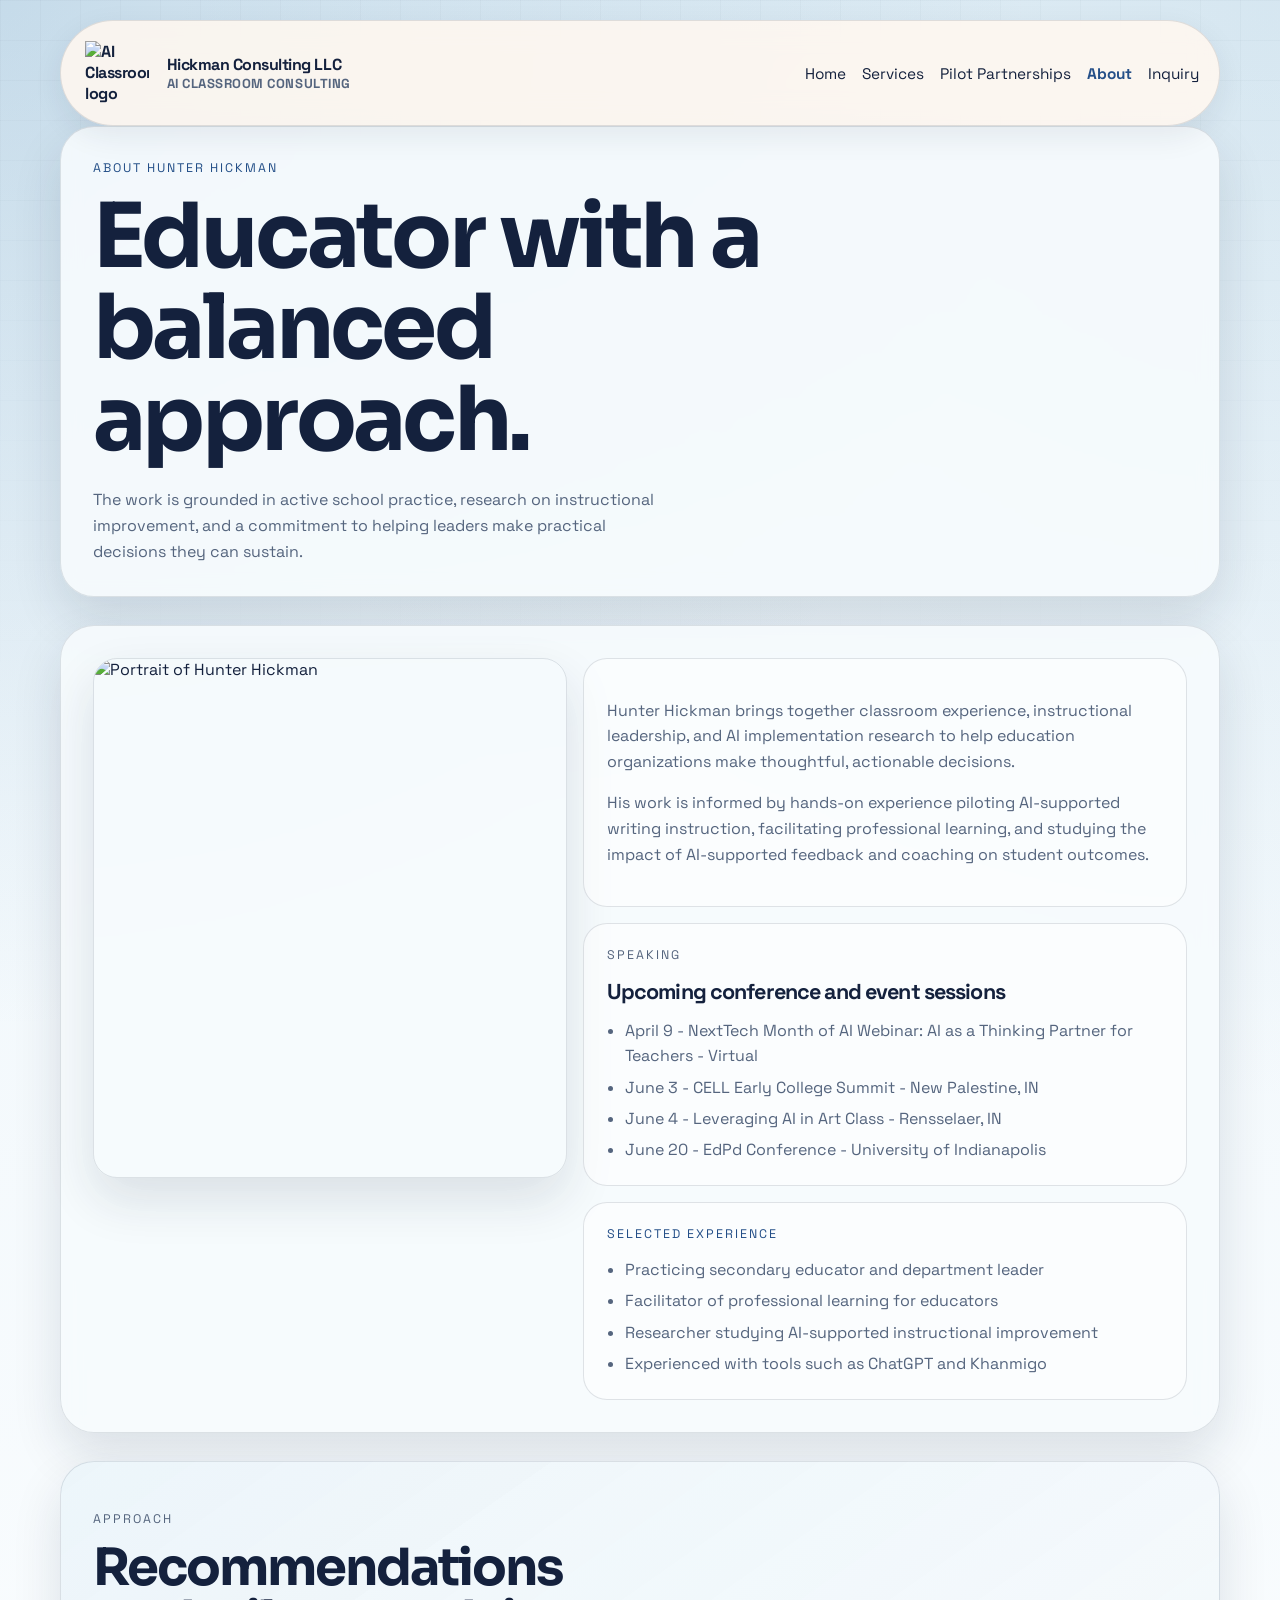
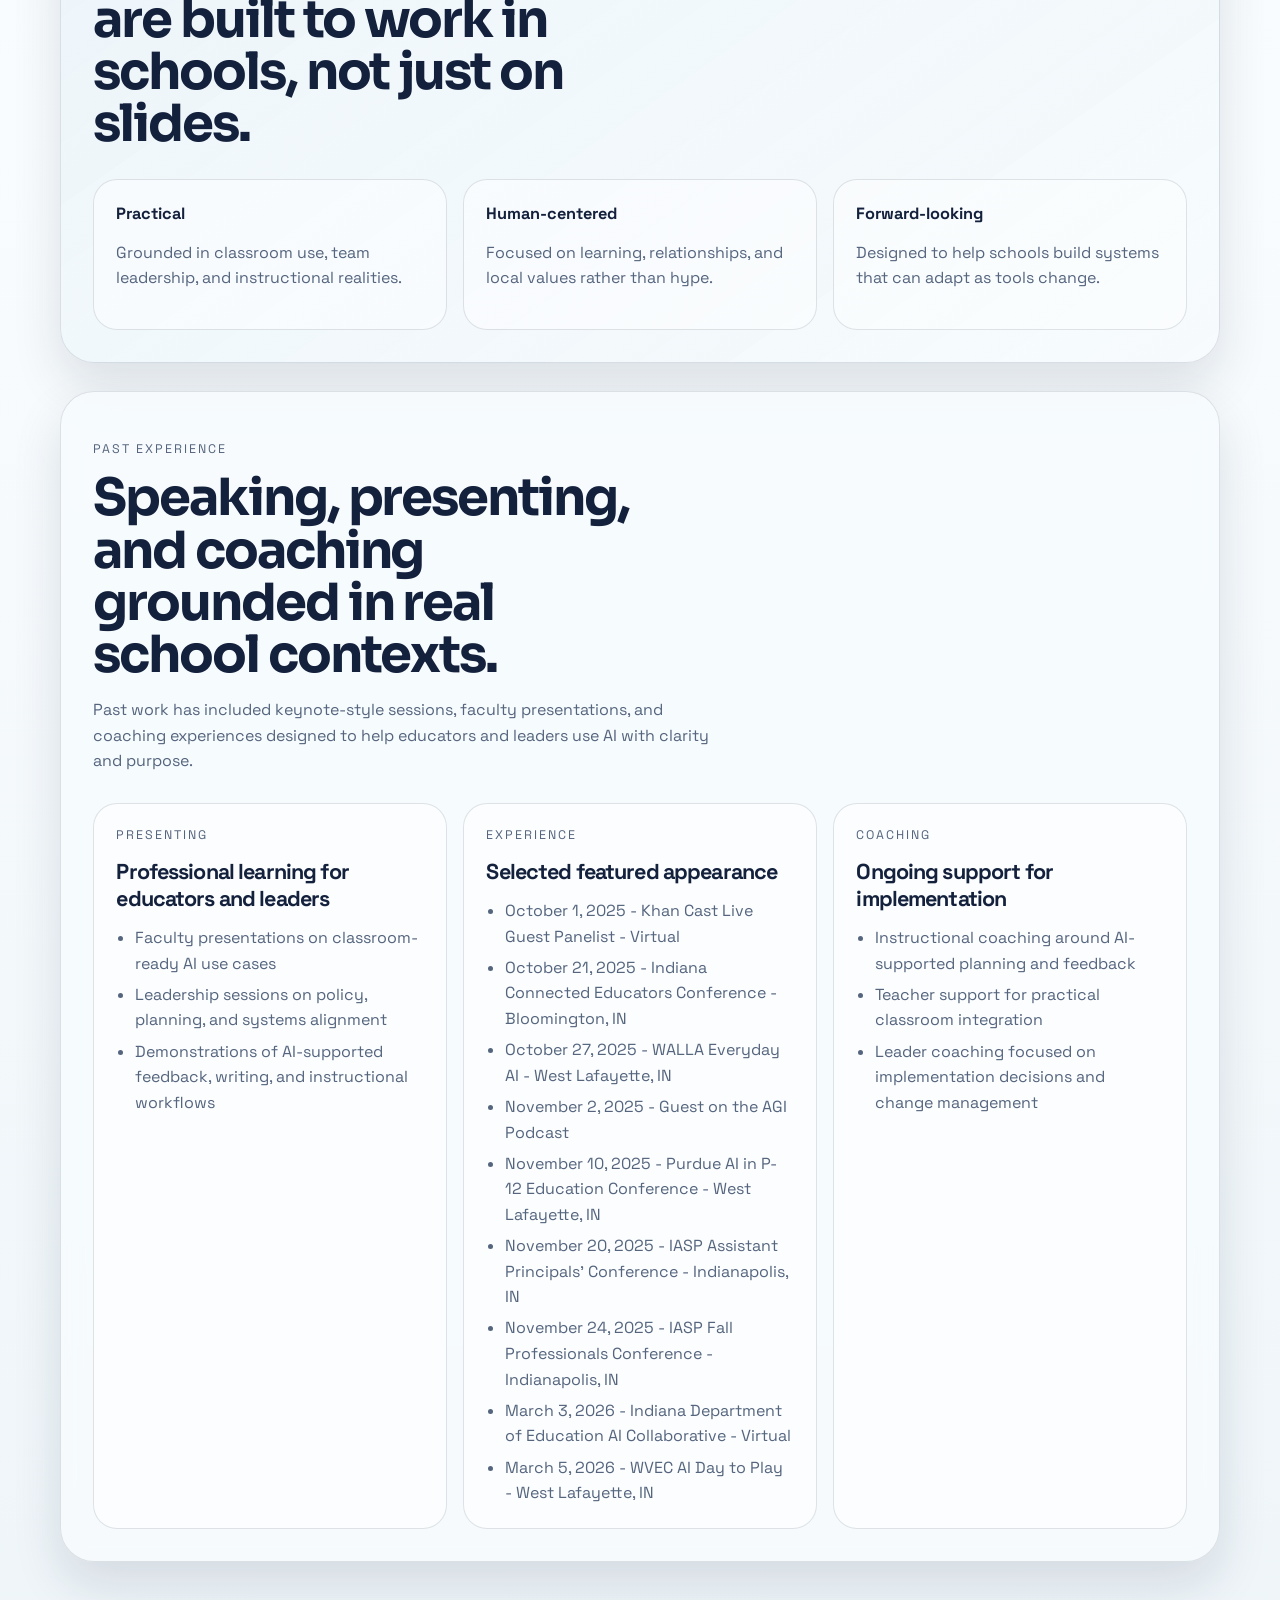
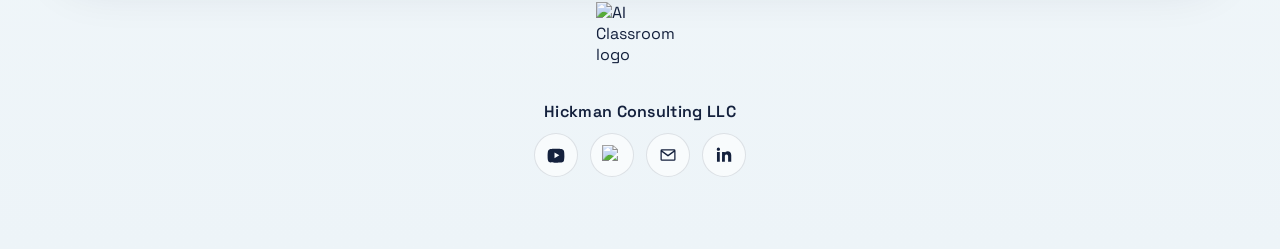
==== about.html @ a068d8f1 "Add files via upload" ====
<!DOCTYPE html>
<html lang="en">
  <head>
    <meta charset="UTF-8" />
    <meta name="viewport" content="width=device-width, initial-scale=1.0" />
    <title>About | Hickman Consulting LLC</title>
    <meta
      name="description"
      content="Learn about Hunter Hickman, an educator, instructional leader, and AI implementation partner."
    />
    <link rel="preconnect" href="https://fonts.googleapis.com" />
    <link rel="preconnect" href="https://fonts.gstatic.com" crossorigin />
    <link
      href="https://fonts.googleapis.com/css2?family=Space+Grotesk:wght@400;500;700&family=Sora:wght@400;600;700;800&display=swap"
      rel="stylesheet"
    />
    <link rel="stylesheet" href="styles.css" />
  </head>
  <body>
    <div class="page-shell">
      <header class="site-header">
        <a class="brand" href="index.html" aria-label="Hickman Consulting LLC home">
          <span class="brand-mark">
            <img
              src="assets/ai-classroom-logo.png"
              alt="AI Classroom logo"
            />
          </span>
          <span class="brand-copy">
            <strong>Hickman Consulting LLC</strong>
            <span>AI Classroom Consulting</span>
          </span>
        </a>
        <nav class="site-nav">
          <a href="index.html">Home</a>
          <a href="services.html">Services</a>
          <a href="pilot-partnerships.html">Pilot Partnerships</a>
          <a class="current" href="about.html">About</a>
          <a href="inquiry.html">Inquiry</a>
        </nav>
      </header>

      <main>
        <section class="page-hero">
          <p class="eyebrow">About Hunter Hickman</p>
          <h1>Educator with a balanced approach.</h1>
          <p class="hero-text">
            The work is grounded in active school practice, research on instructional improvement,
            and a commitment to helping leaders make practical decisions they can sustain.
          </p>
        </section>

        <section class="section">
          <div class="about-layout">
            <figure class="about-photo">
              <img
                src="assets/hunter-headshot.jpg"
                alt="Portrait of Hunter Hickman"
              />
            </figure>
            <div class="about-side">
              <div class="about-copy">
                <p>
                  Hunter Hickman brings together classroom experience, instructional leadership, and
                  AI implementation research to help education organizations make thoughtful,
                  actionable decisions.
                </p>
                <p>
                  His work is informed by hands-on experience piloting AI-supported writing
                  instruction, facilitating professional learning, and studying the impact of
                  AI-supported feedback and coaching on student outcomes.
                </p>
              </div>
              <article class="card">
                <p class="card-kicker">Speaking</p>
                <h3>Upcoming conference and event sessions</h3>
                <ul class="feature-list compact">
                  <li>April 9 - NextTech Month of AI Webinar: AI as a Thinking Partner for Teachers - Virtual</li>
                  <li>June 3 - CELL Early College Summit - New Palestine, IN</li>
                  <li>June 4 - Leveraging AI in Art Class - Rensselaer, IN</li>
                  <li>June 20 - EdPd Conference - University of Indianapolis</li>
                </ul>
              </article>
              <div class="credential-box">
                <p class="panel-label">Selected experience</p>
                <ul class="feature-list compact">
                  <li>Practicing secondary educator and department leader</li>
                  <li>Facilitator of professional learning for educators</li>
                  <li>Researcher studying AI-supported instructional improvement</li>
                  <li>Experienced with tools such as ChatGPT and Khanmigo</li>
                </ul>
              </div>
            </div>
          </div>
        </section>

        <section class="section section-accent">
          <div class="section-heading">
            <p class="eyebrow">Approach</p>
            <h2>Recommendations are built to work in schools, not just on slides.</h2>
          </div>
          <div class="outcome-grid">
            <div>
              <strong>Practical</strong>
              <p>Grounded in classroom use, team leadership, and instructional realities.</p>
            </div>
            <div>
              <strong>Human-centered</strong>
              <p>Focused on learning, relationships, and local values rather than hype.</p>
            </div>
            <div>
              <strong>Forward-looking</strong>
              <p>Designed to help schools build systems that can adapt as tools change.</p>
            </div>
          </div>
        </section>

        <section class="section">
          <div class="section-heading">
            <p class="eyebrow">Past Experience</p>
            <h2>Speaking, presenting, and coaching grounded in real school contexts.</h2>
            <p>
              Past work has included keynote-style sessions, faculty presentations, and coaching
              experiences designed to help educators and leaders use AI with clarity and purpose.
            </p>
          </div>

          <div class="experience-grid">
            <article class="card">
              <p class="card-kicker">Presenting</p>
              <h3>Professional learning for educators and leaders</h3>
              <ul class="feature-list compact">
                <li>Faculty presentations on classroom-ready AI use cases</li>
                <li>Leadership sessions on policy, planning, and systems alignment</li>
                <li>Demonstrations of AI-supported feedback, writing, and instructional workflows</li>
              </ul>
            </article>

            <article class="card">
              <p class="card-kicker">Experience</p>
              <h3>Selected featured appearance</h3>
              <ul class="feature-list compact">
                <li>October 1, 2025 - Khan Cast Live Guest Panelist - Virtual</li>
                <li>October 21, 2025 - Indiana Connected Educators Conference - Bloomington, IN</li>
                <li>October 27, 2025 - WALLA Everyday AI - West Lafayette, IN</li>
                <li>November 2, 2025 - Guest on the AGI Podcast</li>
                <li>November 10, 2025 - Purdue AI in P-12 Education Conference - West Lafayette, IN</li>
                <li>November 20, 2025 - IASP Assistant Principals' Conference - Indianapolis, IN</li>
                <li>November 24, 2025 - IASP Fall Professionals Conference - Indianapolis, IN</li>
                <li>March 3, 2026 - Indiana Department of Education AI Collaborative - Virtual</li>
                <li>March 5, 2026 - WVEC AI Day to Play - West Lafayette, IN</li>
              </ul>
            </article>

            <article class="card">
              <p class="card-kicker">Coaching</p>
              <h3>Ongoing support for implementation</h3>
              <ul class="feature-list compact">
                <li>Instructional coaching around AI-supported planning and feedback</li>
                <li>Teacher support for practical classroom integration</li>
                <li>Leader coaching focused on implementation decisions and change management</li>
              </ul>
            </article>
          </div>
        </section>
      </main>

      <footer class="site-footer">
        <img
          class="footer-logo"
          src="assets/ai-classroom-logo.png"
          alt="AI Classroom logo"
        />
        <p>Hickman Consulting LLC</p>
        <div class="social-links">
          <a
            class="social-link"
            href="https://www.youtube.com/@hickmanconsultingai"
            target="_blank"
            rel="noreferrer"
            aria-label="Visit Hickman Consulting AI on YouTube"
          >
            <svg viewBox="0 0 24 24" aria-hidden="true">
              <path
                d="M21.58 7.19a2.99 2.99 0 0 0-2.1-2.11C17.62 4.58 12 4.58 12 4.58s-5.62 0-7.48.5a2.99 2.99 0 0 0-2.1 2.11c-.5 1.86-.5 5.73-.5 5.73s0 3.87.5 5.73a2.99 2.99 0 0 0 2.1 2.11c1.86.5 7.48.5 7.48.5s5.62 0 7.48-.5a2.99 2.99 0 0 0 2.1-2.11c.5-1.86.5-5.73.5-5.73s0-3.87-.5-5.73ZM10.2 15.78V9.06l5.82 3.36-5.82 3.36Z"
              />
            </svg>
          </a>
          <a
            class="social-link"
            href="https://www.skool.com/ai-for-educators-3099"
            target="_blank"
            rel="noreferrer"
            aria-label="Visit the AI for Educators Skool community"
          >
            <img class="social-image" src="assets/skool-logo.png" alt="Skool logo" />
          </a>
          <a
            class="social-link"
            href="mailto:hunter.hickman@hickmanconsultingai.com"
            aria-label="Email Hunter Hickman"
          >
            <svg viewBox="0 0 24 24" aria-hidden="true">
              <path
                d="M3 6.75A1.75 1.75 0 0 1 4.75 5h14.5A1.75 1.75 0 0 1 21 6.75v10.5A1.75 1.75 0 0 1 19.25 19H4.75A1.75 1.75 0 0 1 3 17.25V6.75Zm1.9-.25 7.1 5.22 7.1-5.22H4.9Zm14.6 11V8.39l-6.98 5.13a.9.9 0 0 1-1.04 0L4.5 8.39v9.11h15Z"
              />
            </svg>
          </a>
          <a
            class="social-link"
            href="https://www.linkedin.com/in/hunter-hickman-m-s-2b501383/"
            target="_blank"
            rel="noreferrer"
            aria-label="Visit Hunter Hickman on LinkedIn"
          >
            <svg viewBox="0 0 24 24" aria-hidden="true">
              <path
                d="M6.94 8.5H3.56V20h3.38V8.5ZM5.25 3A1.96 1.96 0 0 0 3.3 4.97c0 1.08.86 1.97 1.93 1.97h.02c1.1 0 1.97-.89 1.97-1.97A1.96 1.96 0 0 0 5.27 3h-.02ZM20.7 12.4c0-3.45-1.84-5.05-4.29-5.05-1.98 0-2.86 1.09-3.36 1.86V8.5H9.67c.04.47 0 11.5 0 11.5h3.38v-6.42c0-.34.03-.68.12-.93.27-.68.88-1.38 1.9-1.38 1.34 0 1.87 1.03 1.87 2.54V20H20.7v-7.6Z"
              />
            </svg>
          </a>
        </div>
      </footer>
    </div>
  </body>
</html>
---- styles.css ----
:root {
  --bg: #eef5f9;
  --paper: rgba(247, 251, 253, 0.9);
  --surface: #f8fcfe;
  --ink: #14213d;
  --muted: #55657e;
  --accent: #4b88b6;
  --accent-deep: #244f88;
  --accent-soft: #8fb8d3;
  --silver: #c7d1d8;
  --line: rgba(20, 33, 61, 0.12);
  --shadow: 0 22px 50px rgba(20, 33, 61, 0.12);
}

* {
  box-sizing: border-box;
}

html {
  scroll-behavior: smooth;
}

body {
  margin: 0;
  font-family: "Space Grotesk", sans-serif;
  color: var(--ink);
  background:
    radial-gradient(circle at top left, rgba(75, 136, 182, 0.24), transparent 28%),
    radial-gradient(circle at top right, rgba(143, 184, 211, 0.24), transparent 30%),
    linear-gradient(180deg, #ecf5fa 0%, #f9fcfe 50%, #edf4f8 100%);
}

body::before {
  content: "";
  position: fixed;
  inset: 0;
  pointer-events: none;
  background-image: linear-gradient(rgba(20, 33, 61, 0.035) 1px, transparent 1px),
    linear-gradient(90deg, rgba(20, 33, 61, 0.035) 1px, transparent 1px);
  background-size: 40px 40px;
  mask-image: linear-gradient(180deg, rgba(0, 0, 0, 0.7), transparent 80%);
}

.page-shell {
  width: min(1160px, calc(100% - 2rem));
  margin: 0 auto;
  padding: 1.25rem 0 4rem;
}

.site-header {
  position: sticky;
  top: 1rem;
  z-index: 10;
  display: flex;
  align-items: center;
  justify-content: space-between;
  gap: 1rem;
  padding: 1rem 1.25rem;
  border: 1px solid var(--line);
  border-radius: 999px;
  background: rgba(255, 248, 239, 0.88);
  backdrop-filter: blur(14px);
  box-shadow: 0 10px 30px rgba(20, 33, 61, 0.08);
}

.brand,
.site-nav a {
  color: var(--ink);
  text-decoration: none;
}

.brand {
  display: inline-flex;
  align-items: center;
  gap: 0.85rem;
  font-weight: 700;
  letter-spacing: -0.03em;
}

.brand-mark {
  display: inline-flex;
  align-items: center;
  justify-content: center;
  width: 72px;
  height: 72px;
  border-radius: 18px;
  background: transparent;
  box-shadow: none;
}

.brand-mark img {
  width: 64px;
  height: 64px;
  object-fit: contain;
}

.brand-copy {
  display: grid;
  gap: 0.05rem;
}

.brand-copy strong {
  font-size: 1rem;
}

.brand-copy span {
  color: var(--muted);
  font-size: 0.82rem;
  letter-spacing: 0.04em;
  text-transform: uppercase;
}

.site-nav {
  display: flex;
  flex-wrap: wrap;
  gap: 1rem;
}

.site-nav a {
  font-size: 0.96rem;
}

.site-nav a.current {
  color: var(--accent-deep);
  font-weight: 700;
}

.hero,
.page-hero,
.section,
.trust-strip {
  opacity: 0;
  transform: translateY(18px);
  animation: rise 0.7s ease forwards;
}

.hero {
  display: grid;
  grid-template-columns: 1.4fr 0.9fr;
  gap: 1.5rem;
  padding: 5rem 0 2rem;
}

.page-hero {
  padding: 5rem 0 1rem;
}

.home-intro h1 {
  max-width: none;
}

.home-feature {
  display: grid;
  grid-template-columns: 1.15fr 0.85fr;
  gap: 1.5rem;
  margin-bottom: 2rem;
}

.hero-copy,
.hero-panel,
.page-hero,
.home-feature > *,
.section,
.trust-strip {
  border: 1px solid var(--line);
  background: var(--paper);
  backdrop-filter: blur(10px);
  box-shadow: var(--shadow);
}

.hero-copy,
.hero-panel,
.page-hero,
.home-feature > * {
  border-radius: 34px;
  padding: 2rem;
}

.eyebrow,
.panel-label,
.card-kicker {
  margin: 0 0 0.75rem;
  text-transform: uppercase;
  letter-spacing: 0.16em;
  font-size: 0.78rem;
  color: var(--accent-deep);
}

h1,
h2,
h3 {
  margin: 0;
  letter-spacing: -0.04em;
}

h1,
h2 {
  font-family: "Sora", sans-serif;
  line-height: 1.02;
  font-weight: 700;
}

h1 {
  font-size: clamp(3rem, 7vw, 5.9rem);
  max-width: 11ch;
}

h2 {
  font-size: clamp(2rem, 4vw, 3.4rem);
  max-width: 14ch;
}

h3 {
  font-size: 1.35rem;
  margin-bottom: 0.8rem;
}

p,
li,
label,
input,
select,
textarea,
button {
  font-size: 1rem;
  line-height: 1.6;
}

.hero-text,
.section-heading p,
.card p,
.pilot-copy p,
.about-copy p,
.outcome-grid p,
.form-note,
.panel-text,
.fit-list,
.feature-list {
  color: var(--muted);
}

.hero-text {
  max-width: 58ch;
  margin: 1.4rem 0 0;
}

.hero-actions,
.form-actions {
  display: flex;
  flex-wrap: wrap;
  gap: 0.9rem;
  align-items: center;
  margin-top: 1.8rem;
}

.button {
  display: inline-flex;
  align-items: center;
  justify-content: center;
  min-height: 50px;
  padding: 0.85rem 1.3rem;
  border-radius: 999px;
  border: 1px solid var(--ink);
  text-decoration: none;
  font-weight: 600;
  transition: transform 180ms ease, background-color 180ms ease, color 180ms ease;
}

.button:hover,
.button:focus-visible {
  transform: translateY(-2px);
}

.button-primary {
  background: var(--ink);
  color: #fff9f2;
}

.button-secondary {
  color: var(--ink);
  background: transparent;
}

.button-light {
  border-color: rgba(255, 255, 255, 0.32);
  background: rgba(255, 255, 255, 0.14);
  color: #fff9f2;
}

.button-light:hover,
.button-light:focus-visible {
  background: rgba(255, 255, 255, 0.22);
}

.process-list,
.feature-list,
.fit-list {
  padding-left: 1.15rem;
  margin: 0;
}

.process-list li + li,
.feature-list li + li,
.fit-list li + li {
  margin-top: 0.45rem;
}

.hero-panel {
  display: grid;
  gap: 1rem;
  background:
    linear-gradient(160deg, rgba(36, 79, 136, 0.96), rgba(20, 33, 61, 0.9)),
    linear-gradient(135deg, rgba(143, 184, 211, 0.26), transparent);
  color: #fff9f2;
}

.speaker-visual {
  overflow: hidden;
  border-radius: 24px;
  min-height: 320px;
  background: rgba(255, 255, 255, 0.08);
}

.speaker-visual img,
.speaker-stage img,
.about-photo img {
  display: block;
  width: 100%;
  height: 100%;
  object-fit: cover;
}

.hero-panel-copy {
  display: grid;
  gap: 0.8rem;
}

.speaker-stage {
  margin: 0;
  overflow: hidden;
  min-height: 100%;
  background: rgba(255, 255, 255, 0.4);
}

.events-panel {
  display: grid;
  gap: 1rem;
  background:
    linear-gradient(160deg, rgba(36, 79, 136, 0.96), rgba(20, 33, 61, 0.9)),
    linear-gradient(135deg, rgba(143, 184, 211, 0.26), transparent);
  color: #fff9f2;
}

.events-panel h2 {
  max-width: none;
}

.events-panel .panel-label,
.events-panel .panel-text,
.events-list span,
.events-list strong {
  color: rgba(255, 249, 242, 0.95);
}

.events-list {
  display: grid;
  gap: 1rem;
  padding: 0;
  margin: 0;
  list-style: none;
}

.events-list li {
  display: grid;
  gap: 0.18rem;
  padding-bottom: 0.9rem;
  border-bottom: 1px solid rgba(255, 255, 255, 0.14);
}

.events-list li:last-child {
  padding-bottom: 0;
  border-bottom: 0;
}

.hero-panel .panel-label,
.hero-panel .panel-text,
.hero-panel li {
  color: rgba(255, 249, 242, 0.92);
}

.hero-panel .process-list {
  font-family: "Sora", sans-serif;
  font-size: 1.05rem;
  font-weight: 600;
}

.trust-strip {
  display: grid;
  grid-template-columns: repeat(3, 1fr);
  gap: 1rem;
  border-radius: 28px;
  margin: 0 0 1.75rem;
  padding: 1.25rem 1.4rem;
}

.trust-strip strong,
.outcome-grid strong {
  display: block;
  margin-bottom: 0.35rem;
  font-size: 1.02rem;
}

.trust-strip span {
  color: var(--muted);
}

.section {
  border-radius: 34px;
  padding: 2rem;
  margin-top: 1.75rem;
}

.section-accent {
  background:
    linear-gradient(145deg, rgba(236, 245, 250, 0.92), rgba(247, 251, 253, 0.84)),
    var(--paper);
}

.section-heading {
  margin-bottom: 1.8rem;
}

.section-heading p {
  max-width: 62ch;
  margin-top: 1rem;
}

.cards,
.outcome-grid,
.experience-grid {
  display: grid;
  grid-template-columns: repeat(auto-fit, minmax(240px, 1fr));
  gap: 1rem;
}

.card,
.pilot-box,
.credential-box,
.outcome-grid > div {
  border: 1px solid var(--line);
  background: rgba(255, 255, 255, 0.45);
  border-radius: 24px;
  padding: 1.4rem;
}

.card-link {
  color: inherit;
  text-decoration: none;
  transition: transform 180ms ease, box-shadow 180ms ease, border-color 180ms ease;
}

.card-link:hover,
.card-link:focus-visible {
  transform: translateY(-4px);
  box-shadow: 0 18px 34px rgba(20, 33, 61, 0.12);
  border-color: rgba(36, 79, 136, 0.24);
}

.pilot-layout,
.about-layout {
  display: grid;
  grid-template-columns: 0.88fr 1.12fr;
  gap: 1rem;
  align-items: start;
}

.about-side {
  display: grid;
  gap: 1rem;
}

.about-copy {
  border: 1px solid var(--line);
  background: rgba(255, 255, 255, 0.45);
  border-radius: 24px;
  padding: 1.4rem;
}

.about-photo {
  margin: 0;
  min-height: 520px;
  overflow: hidden;
  border: 1px solid var(--line);
  border-radius: 24px;
  box-shadow: var(--shadow);
}

.compact li + li {
  margin-top: 0.35rem;
}

.inquiry-form {
  display: grid;
  gap: 1rem;
}

.field-row {
  display: grid;
  grid-template-columns: repeat(2, 1fr);
  gap: 1rem;
}

label {
  display: grid;
  gap: 0.45rem;
  font-weight: 500;
}

input,
select,
textarea,
button {
  font: inherit;
}

input,
select,
textarea {
  width: 100%;
  padding: 0.85rem 1rem;
  border: 1px solid rgba(20, 33, 61, 0.18);
  border-radius: 18px;
  background: rgba(255, 255, 255, 0.72);
  color: var(--ink);
}

input:focus,
select:focus,
textarea:focus {
  outline: 2px solid rgba(214, 107, 45, 0.24);
  border-color: var(--accent);
}

textarea {
  resize: vertical;
  min-height: 180px;
}

button.button {
  cursor: pointer;
}

.form-note {
  margin: 0;
}

#form-note.is-success {
  color: var(--accent-deep);
}

.site-footer {
  display: grid;
  justify-items: center;
  gap: 0.55rem;
  padding: 2.5rem 1rem 0.5rem;
}

.footer-logo {
  width: 88px;
  height: 88px;
  object-fit: contain;
}

.site-footer p {
  margin: 0;
  color: var(--ink);
  font-weight: 600;
  letter-spacing: 0.02em;
}

.social-link {
  display: inline-flex;
  align-items: center;
  justify-content: center;
  width: 44px;
  height: 44px;
  border: 1px solid var(--line);
  border-radius: 999px;
  color: var(--ink);
  background: rgba(255, 255, 255, 0.6);
  transition: transform 180ms ease, background-color 180ms ease, color 180ms ease;
}

.social-link:hover,
.social-link:focus-visible {
  transform: translateY(-2px);
  background: var(--ink);
  color: #fff9f2;
}

.social-link svg {
  width: 20px;
  height: 20px;
  fill: currentColor;
}

.social-links {
  display: flex;
  align-items: center;
  gap: 0.75rem;
}

.social-image {
  width: 20px;
  height: 20px;
  object-fit: contain;
}

@keyframes rise {
  to {
    opacity: 1;
    transform: translateY(0);
  }
}

.trust-strip {
  animation-delay: 120ms;
}

.section:nth-of-type(1) {
  animation-delay: 180ms;
}

.section:nth-of-type(2) {
  animation-delay: 240ms;
}

.section:nth-of-type(3) {
  animation-delay: 300ms;
}

.section:nth-of-type(4) {
  animation-delay: 360ms;
}

.section:nth-of-type(5) {
  animation-delay: 420ms;
}

@media (max-width: 960px) {
  .hero,
  .page-hero,
  .home-feature,
  .cards,
  .experience-grid,
  .pilot-layout,
  .about-layout,
  .outcome-grid,
  .trust-strip {
    grid-template-columns: 1fr;
  }

  .site-header {
    border-radius: 28px;
    align-items: flex-start;
    flex-direction: column;
  }

  .brand {
    width: 100%;
  }

  h1 {
    max-width: 13ch;
  }
}

@media (max-width: 640px) {
  .page-shell {
    width: min(100% - 1rem, 100%);
    padding-top: 0.5rem;
  }

  .hero {
    padding-top: 2rem;
  }

  .hero-copy,
  .hero-panel,
  .page-hero,
  .section {
    padding: 1.35rem;
    border-radius: 24px;
  }

  .field-row {
    grid-template-columns: 1fr;
  }

  h1 {
    font-size: clamp(2.5rem, 13vw, 4rem);
  }

  h2 {
    max-width: none;
  }
}
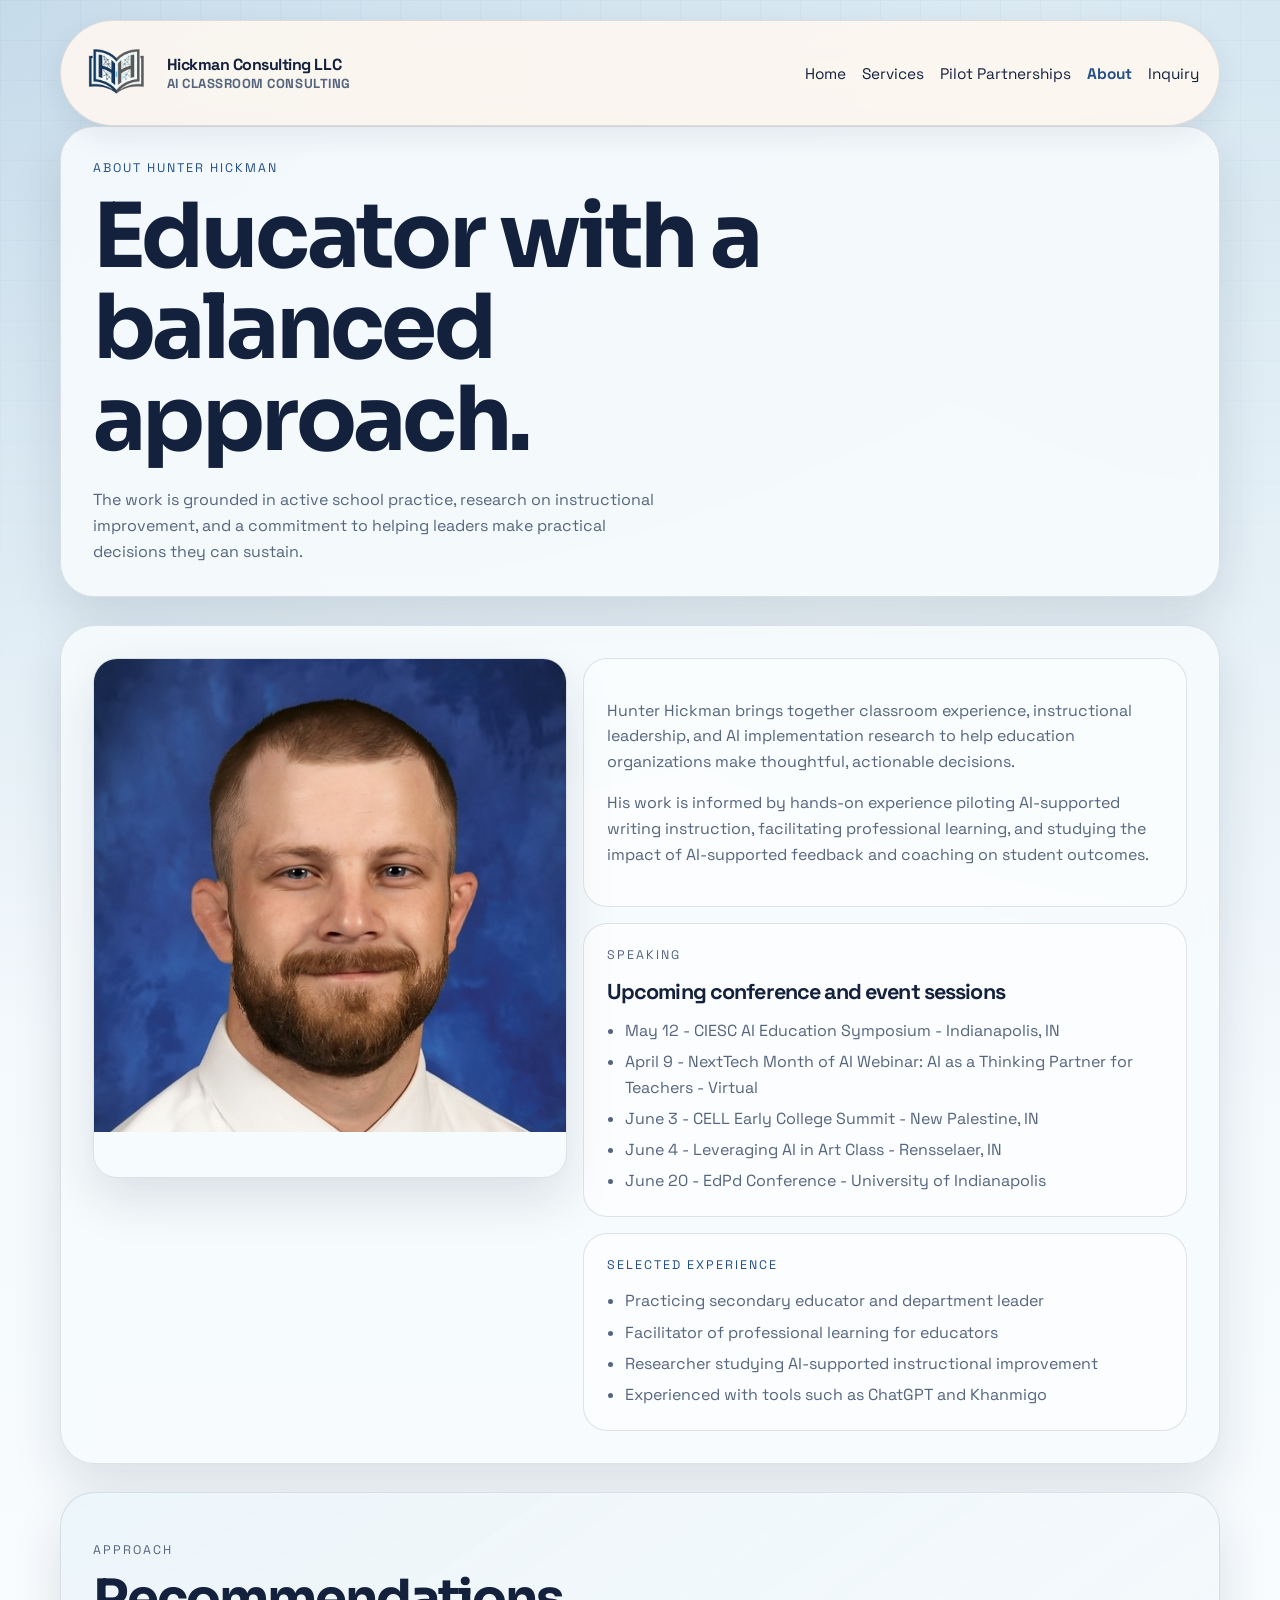
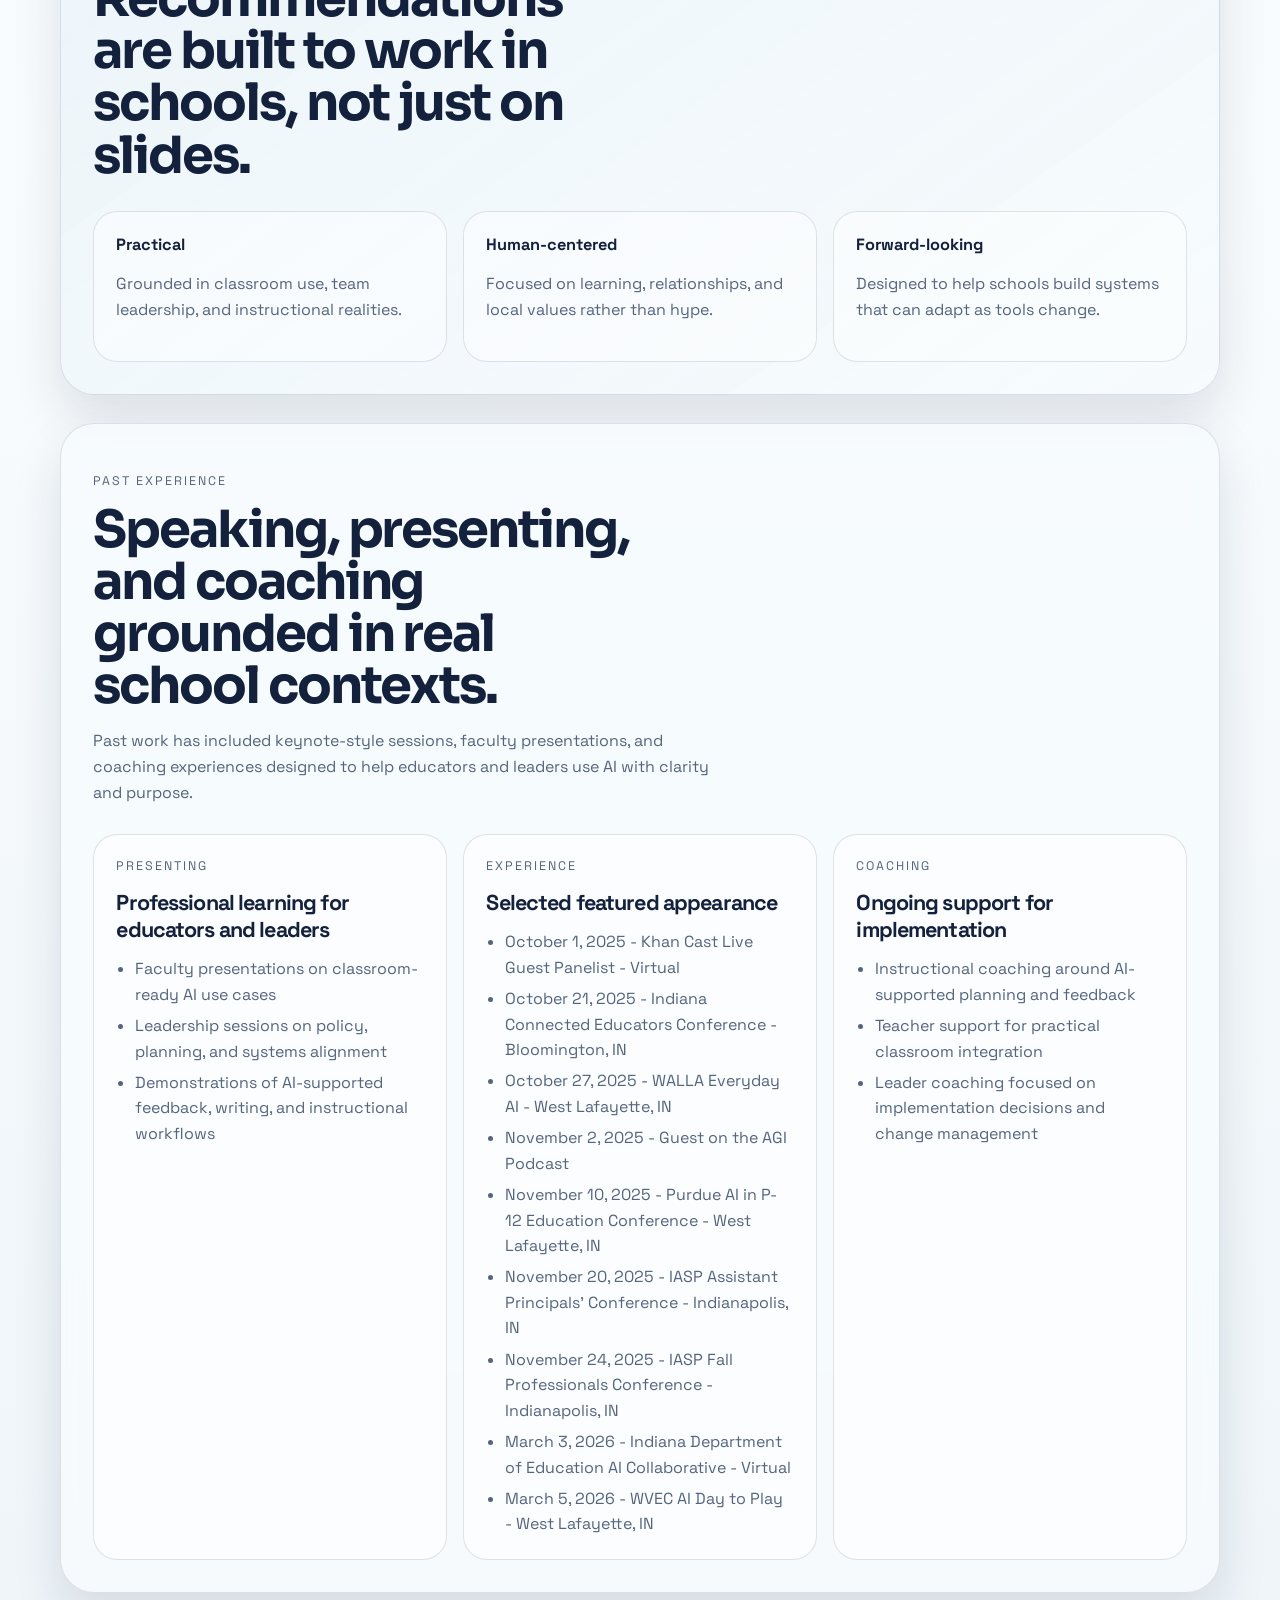
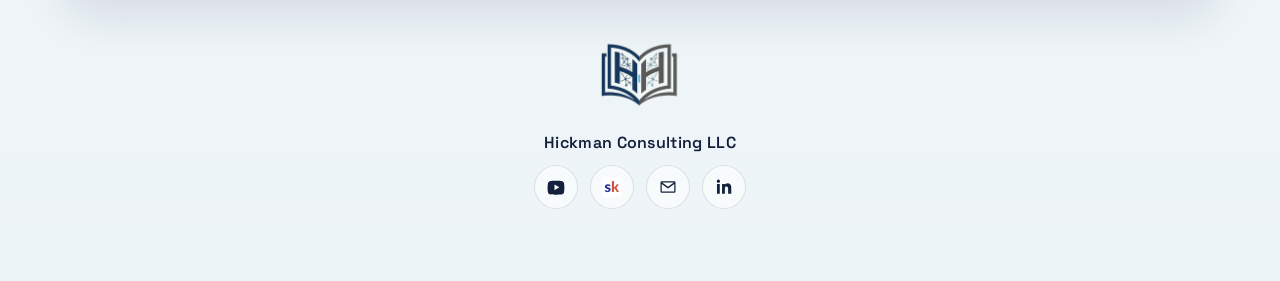
==== commit a53c5eaa: "Add files via upload" ====
--- a/about.html
+++ b/about.html
@@ -75,6 +75,7 @@
                 <p class="card-kicker">Speaking</p>
                 <h3>Upcoming conference and event sessions</h3>
                 <ul class="feature-list compact">
+                  <li>May 12 - CIESC AI Education Symposium - Indianapolis, IN</li>
                   <li>April 9 - NextTech Month of AI Webinar: AI as a Thinking Partner for Teachers - Virtual</li>
                   <li>June 3 - CELL Early College Summit - New Palestine, IN</li>
                   <li>June 4 - Leveraging AI in Art Class - Rensselaer, IN</li>
--- a/styles.css
+++ b/styles.css
@@ -466,6 +466,36 @@
   border-color: rgba(36, 79, 136, 0.24);
 }
 
+.service-stack {
+  display: grid;
+  gap: 1rem;
+}
+
+.service-panel {
+  display: grid;
+  gap: 1rem;
+}
+
+.service-panel .card-kicker {
+  font-size: 1.15rem;
+  font-weight: 700;
+  letter-spacing: 0.08em;
+  color: var(--ink);
+  margin-bottom: 0.2rem;
+}
+
+.service-grid {
+  display: grid;
+  grid-template-columns: repeat(2, minmax(0, 1fr));
+  gap: 1rem;
+}
+
+.service-grid strong,
+.service-panel strong {
+  display: block;
+  margin-bottom: 0.45rem;
+}
+
 .pilot-layout,
 .about-layout {
   display: grid;
@@ -616,6 +646,234 @@
   object-fit: contain;
 }
 
+.model-graphic {
+  display: grid;
+  gap: 1rem;
+}
+
+.model-heading {
+  font-size: clamp(2.3rem, 5vw, 4rem);
+  margin-bottom: 1rem;
+}
+
+.model-stack {
+  display: grid;
+  gap: 0.85rem;
+}
+
+.model-item {
+  border: 1px solid var(--line);
+  border-radius: 24px;
+  background: rgba(255, 255, 255, 0.54);
+  overflow: hidden;
+}
+
+.model-node {
+  position: static;
+  width: 100%;
+  min-height: 68px;
+  display: flex;
+  align-items: center;
+  gap: 0.85rem;
+  padding: 1rem 1.1rem;
+  border: 0;
+  border-radius: 0;
+  background: transparent;
+  color: var(--ink);
+  font-weight: 700;
+  box-shadow: none;
+  text-align: left;
+}
+
+.model-node:hover,
+.model-node:focus-visible {
+  background: rgba(75, 136, 182, 0.08);
+}
+
+.model-item.is-active .model-node {
+  background: rgba(20, 33, 61, 0.92);
+  color: #fff9f2;
+}
+
+.model-step {
+  display: inline-flex;
+  align-items: center;
+  justify-content: center;
+  width: 34px;
+  height: 34px;
+  border-radius: 999px;
+  background: rgba(75, 136, 182, 0.14);
+  color: var(--accent-deep);
+  font-size: 0.92rem;
+}
+
+.model-item.is-active .model-step {
+  background: rgba(255, 255, 255, 0.16);
+  color: #fff9f2;
+}
+
+.model-detail {
+  display: none;
+  padding: 0 1.1rem 1.1rem;
+}
+
+.model-item.is-active .model-detail {
+  display: block;
+}
+
+.model-detail p {
+  margin: 0;
+  color: var(--muted);
+}
+
+.cycle-layout {
+  display: grid;
+  grid-template-columns: 0.95fr 1.05fr;
+  gap: 1.5rem;
+  align-items: start;
+}
+
+.cycle-wheel {
+  position: relative;
+  min-height: 520px;
+  border: 1px solid var(--line);
+  border-radius: 34px;
+  background:
+    radial-gradient(circle at center, rgba(255, 255, 255, 0.94) 0 19%, transparent 19.5%),
+    conic-gradient(
+      from -45deg,
+      rgba(75, 136, 182, 0.28) 0deg 90deg,
+      rgba(36, 79, 136, 0.2) 90deg 180deg,
+      rgba(143, 184, 211, 0.26) 180deg 270deg,
+      rgba(20, 33, 61, 0.14) 270deg 360deg
+    );
+  box-shadow: var(--shadow);
+  overflow: hidden;
+}
+
+.cycle-center {
+  position: absolute;
+  inset: 50%;
+  width: 210px;
+  height: 210px;
+  transform: translate(-50%, -50%);
+  display: grid;
+  place-items: center;
+  text-align: center;
+  padding: 1.2rem;
+  border-radius: 999px;
+  background: rgba(255, 255, 255, 0.96);
+  border: 1px solid rgba(20, 33, 61, 0.1);
+  box-shadow: 0 14px 30px rgba(20, 33, 61, 0.14);
+}
+
+.cycle-logo {
+  width: 52px;
+  height: 52px;
+  object-fit: contain;
+}
+
+.cycle-center strong {
+  font-family: "Sora", sans-serif;
+  font-size: 1rem;
+  line-height: 1.3;
+}
+
+.cycle-segment {
+  position: absolute;
+  width: 180px;
+  display: grid;
+  gap: 0.2rem;
+  text-align: center;
+  padding: 0.85rem 1rem;
+  border-radius: 22px;
+  background: rgba(255, 255, 255, 0.88);
+  border: 1px solid rgba(20, 33, 61, 0.08);
+  box-shadow: 0 10px 24px rgba(20, 33, 61, 0.12);
+}
+
+.cycle-segment strong {
+  font-family: "Sora", sans-serif;
+}
+
+.cycle-segment span {
+  color: var(--muted);
+  font-size: 0.9rem;
+}
+
+.cycle-arrow {
+  position: absolute;
+  display: inline-flex;
+  align-items: center;
+  justify-content: center;
+  width: 52px;
+  height: 52px;
+  border-radius: 999px;
+  background: rgba(255, 255, 255, 0.84);
+  color: var(--accent-deep);
+  font-size: 1.6rem;
+  box-shadow: 0 8px 22px rgba(20, 33, 61, 0.12);
+}
+
+.cycle-arrow-top-right {
+  top: 6.4rem;
+  right: 5.3rem;
+}
+
+.cycle-arrow-bottom-right {
+  bottom: 6.2rem;
+  right: 5.2rem;
+}
+
+.cycle-arrow-bottom-left {
+  bottom: 6.2rem;
+  left: 5.2rem;
+}
+
+.cycle-arrow-top-left {
+  top: 6.4rem;
+  left: 5.3rem;
+}
+
+.cycle-summer {
+  top: 2rem;
+  left: 50%;
+  transform: translateX(-50%);
+}
+
+.cycle-fall {
+  top: 50%;
+  right: 1.25rem;
+  transform: translateY(-50%);
+}
+
+.cycle-winter {
+  bottom: 2rem;
+  left: 50%;
+  transform: translateX(-50%);
+}
+
+.cycle-spring {
+  top: 50%;
+  left: 1.25rem;
+  transform: translateY(-50%);
+}
+
+.cycle-details {
+  display: grid;
+  grid-template-columns: repeat(2, minmax(0, 1fr));
+  gap: 1rem;
+}
+
+.cycle-details .card p strong {
+  color: var(--ink);
+}
+
+.cycle-note {
+  margin: 1.25rem 0 0;
+  color: var(--muted);
+}
+
 @keyframes rise {
   to {
     opacity: 1;
@@ -651,6 +909,7 @@
   .hero,
   .page-hero,
   .home-feature,
+  .cycle-layout,
   .cards,
   .experience-grid,
   .pilot-layout,
@@ -660,10 +919,18 @@
     grid-template-columns: 1fr;
   }
 
+  .cycle-details {
+    grid-template-columns: 1fr;
+  }
+
   .site-header {
     border-radius: 28px;
     align-items: flex-start;
     flex-direction: column;
+  }
+
+  .service-grid {
+    grid-template-columns: 1fr;
   }
 
   .brand {
@@ -693,6 +960,10 @@
     border-radius: 24px;
   }
 
+  .cycle-wheel {
+    min-height: 620px;
+  }
+
   .field-row {
     grid-template-columns: 1fr;
   }
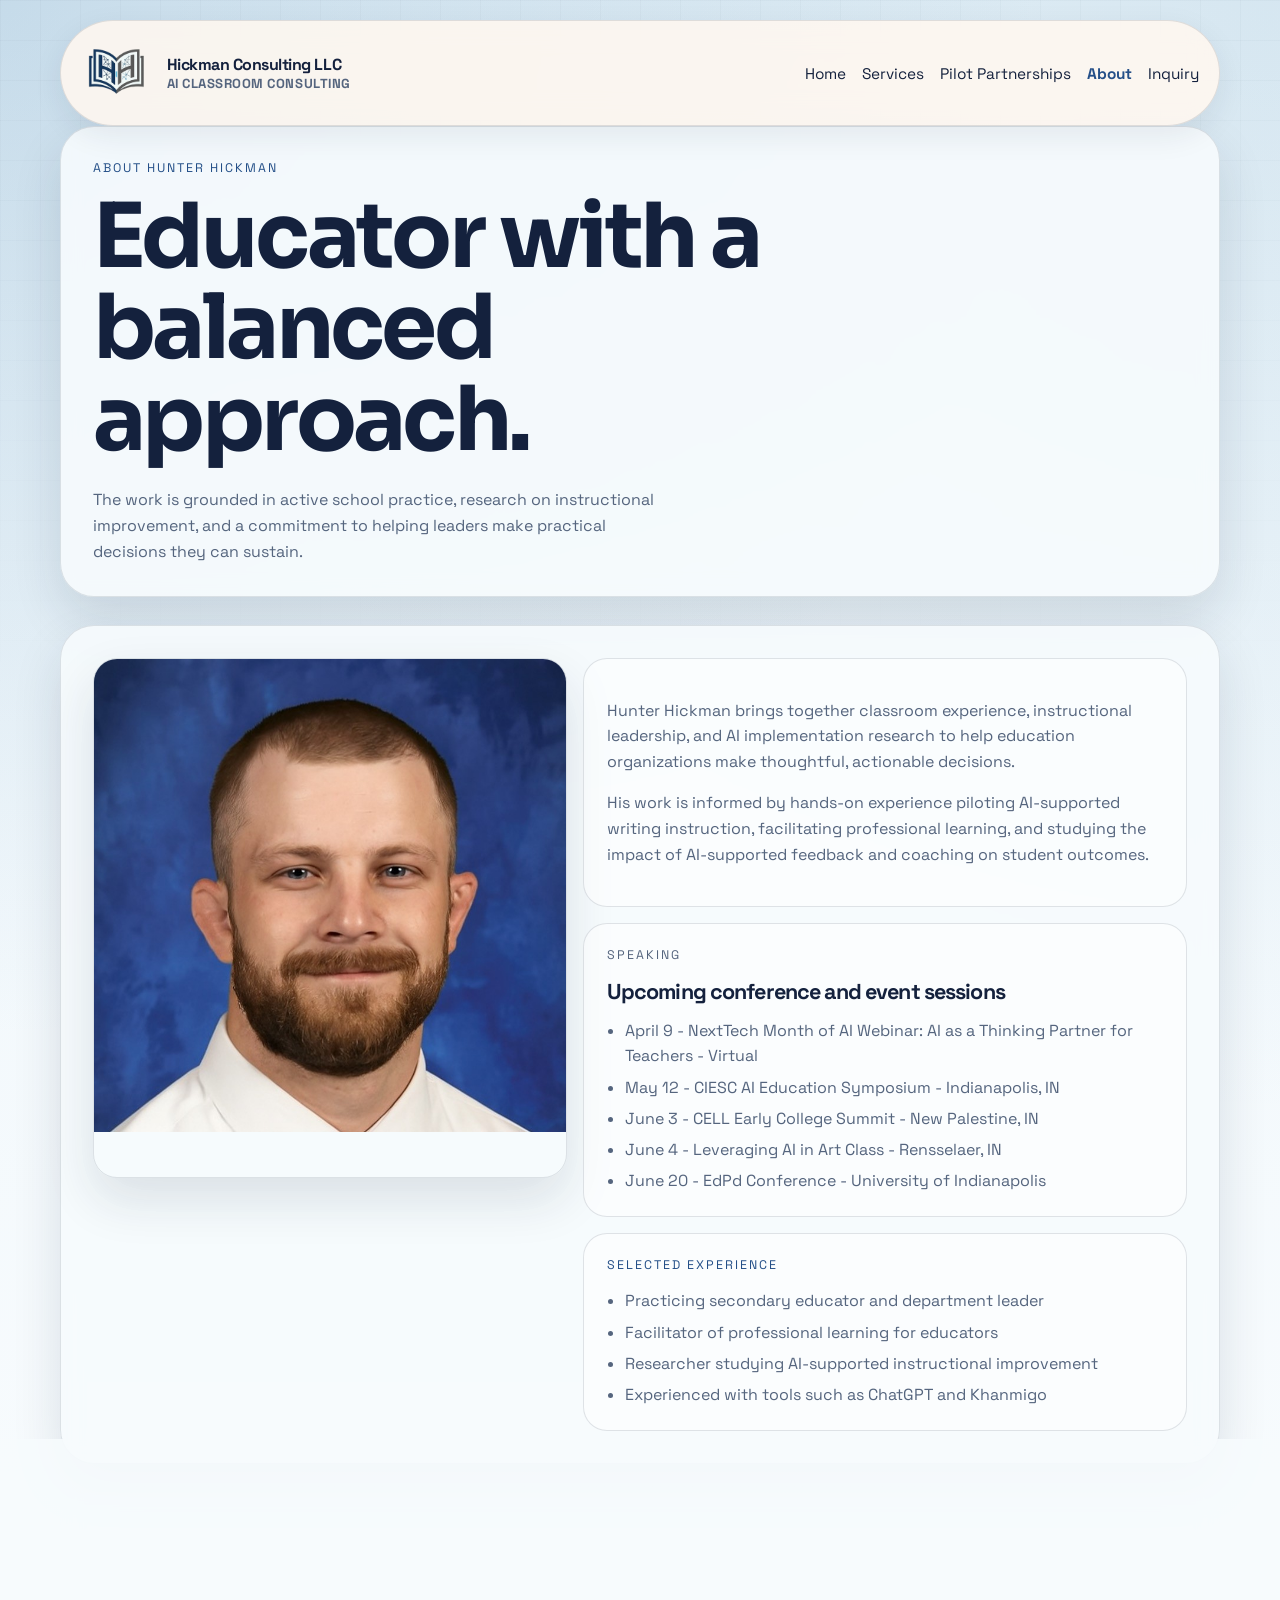
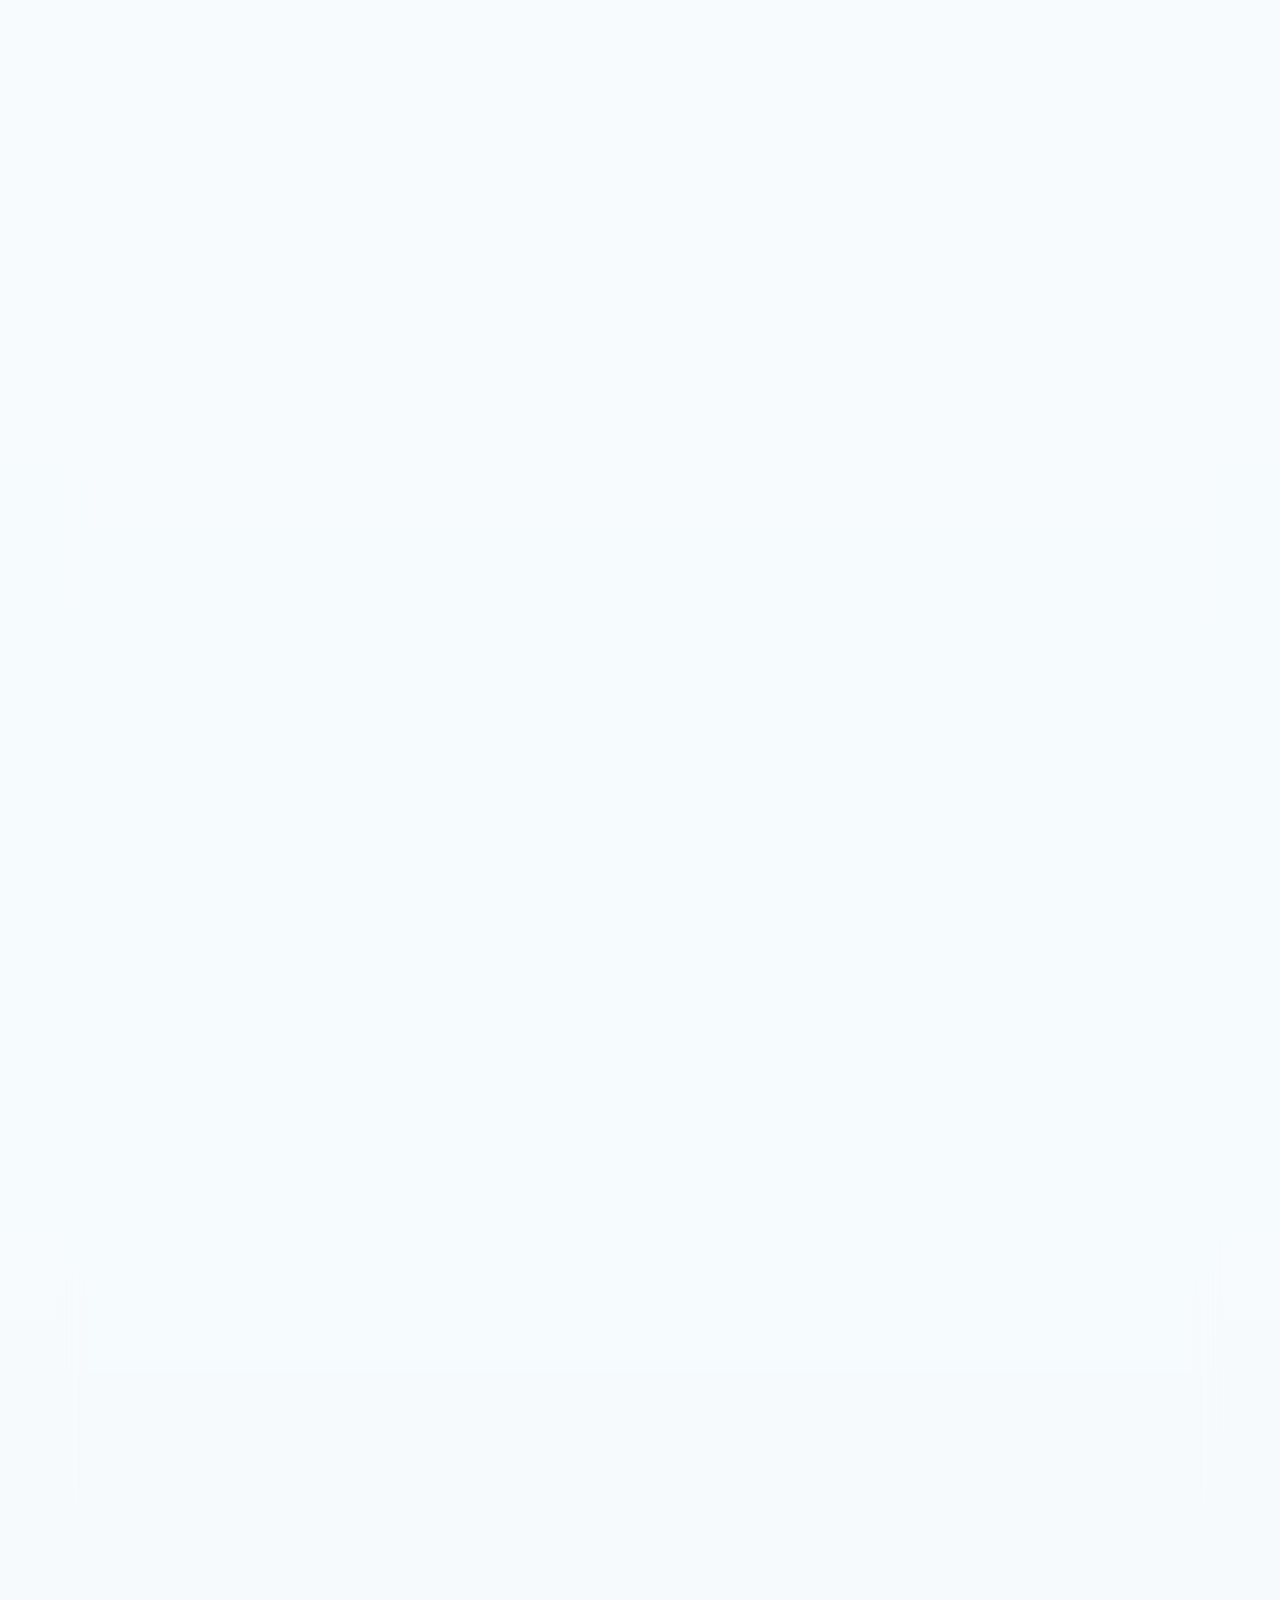
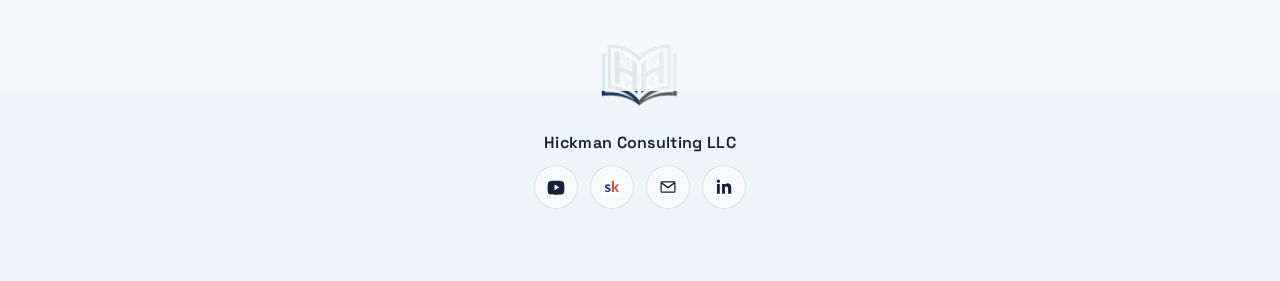
==== commit 08d0b57f: "Add files via upload" ====
--- a/about.html
+++ b/about.html
@@ -75,8 +75,8 @@
                 <p class="card-kicker">Speaking</p>
                 <h3>Upcoming conference and event sessions</h3>
                 <ul class="feature-list compact">
+                  <li>April 9 - NextTech Month of AI Webinar: AI as a Thinking Partner for Teachers - Virtual</li>
                   <li>May 12 - CIESC AI Education Symposium - Indianapolis, IN</li>
-                  <li>April 9 - NextTech Month of AI Webinar: AI as a Thinking Partner for Teachers - Virtual</li>
                   <li>June 3 - CELL Early College Summit - New Palestine, IN</li>
                   <li>June 4 - Leveraging AI in Art Class - Rensselaer, IN</li>
                   <li>June 20 - EdPd Conference - University of Indianapolis</li>
